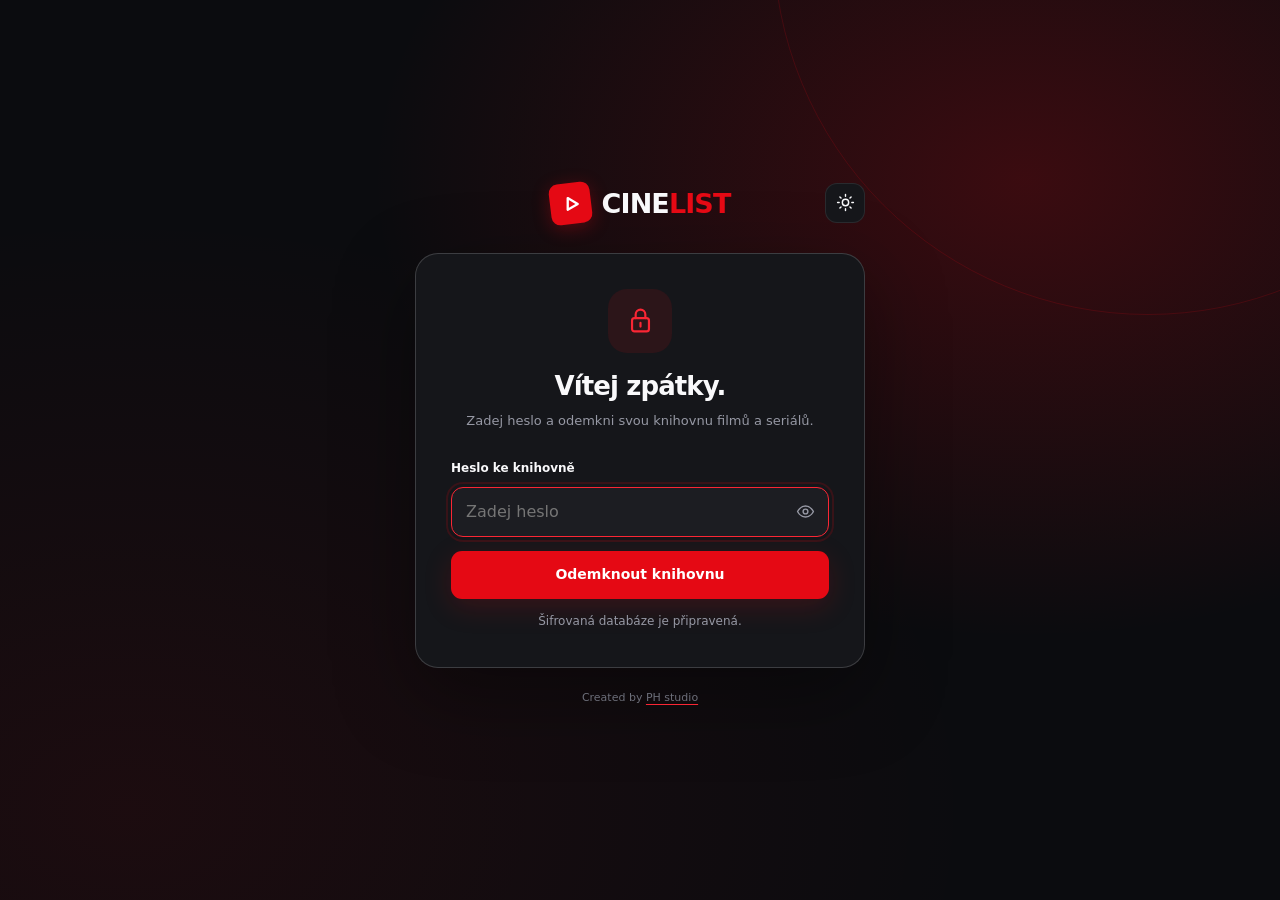
==== docs/index.html @ b5c7e7ce "Initial version" ====
<!DOCTYPE html>
<html lang="cs" data-theme="dark">
<head>
  <meta charset="utf-8">
  <meta name="viewport" content="width=device-width, initial-scale=1, viewport-fit=cover">
  <meta name="theme-color" content="#0a0a0d">
  <meta name="description" content="CINELIST – osobní filmová knihovna.">
  <title>CINELIST · Soukromá filmová knihovna</title>
  <meta http-equiv="Content-Security-Policy" content="default-src 'self'; script-src 'self'; style-src 'self'; connect-src 'self' https://api.streamx.qzz.io https://streamx-api.pages.dev https://api.tvmaze.com https://v3-cinemeta.strem.io; img-src 'self' data: https:; object-src 'none'; base-uri 'self'; form-action 'none'">
  <link rel="stylesheet" href="./styles.css?v=3.1.0">
</head>
<body class="locked">
  <!-- All icons are inline: the design is fully functional without icon CDNs. -->
  <svg xmlns="http://www.w3.org/2000/svg" class="svg-sprite" aria-hidden="true">
    <symbol id="i-film" viewBox="0 0 24 24"><rect x="3" y="3" width="18" height="18" rx="2"/><path d="M7 3v18M17 3v18M3 8h4m-4 8h4m10-8h4m-4 8h4"/></symbol>
    <symbol id="i-calendar" viewBox="0 0 24 24"><rect x="3" y="5" width="18" height="16" rx="2"/><path d="M7 3v4m10-4v4M3 10h18"/></symbol>
    <symbol id="i-tv" viewBox="0 0 24 24"><rect x="2" y="7" width="20" height="14" rx="2"/><path d="m7 2 5 5 5-5"/></symbol>
    <symbol id="i-play" viewBox="0 0 24 24"><path d="m8 5 12 7-12 7z"/></symbol>
    <symbol id="i-search" viewBox="0 0 24 24"><circle cx="11" cy="11" r="7"/><path d="m20 20-4-4"/></symbol>
    <symbol id="i-moon" viewBox="0 0 24 24"><path d="M20.5 13A8.5 8.5 0 0 1 11 3.5 8.5 8.5 0 1 0 20.5 13Z"/></symbol>
    <symbol id="i-sun" viewBox="0 0 24 24"><circle cx="12" cy="12" r="4"/><path d="M12 2v2m0 16v2M2 12h2m16 0h2M4.93 4.93l1.41 1.41m11.32 11.32 1.41 1.41M4.93 19.07l1.41-1.41M17.66 6.34l1.41-1.41"/></symbol>
    <symbol id="i-lock" viewBox="0 0 24 24"><rect x="5" y="10" width="14" height="11" rx="2"/><path d="M8 10V7a4 4 0 0 1 8 0v3m-4 4v3"/></symbol>
    <symbol id="i-grid" viewBox="0 0 24 24"><rect x="3" y="3" width="7" height="7" rx="1"/><rect x="14" y="3" width="7" height="7" rx="1"/><rect x="3" y="14" width="7" height="7" rx="1"/><rect x="14" y="14" width="7" height="7" rx="1"/></symbol>
    <symbol id="i-list" viewBox="0 0 24 24"><path d="M8 6h13M8 12h13M8 18h13M3 6h.01M3 12h.01M3 18h.01"/></symbol>
    <symbol id="i-arrow" viewBox="0 0 24 24"><path d="M5 12h14m-6-6 6 6-6 6"/></symbol>
    <symbol id="i-external" viewBox="0 0 24 24"><path d="M12 5h7v7m0-7-9 9"/><path d="M19 14v5H5V5h5"/></symbol>
    <symbol id="i-spark" viewBox="0 0 24 24"><path d="m12 2 1.7 6.3L20 10l-6.3 1.7L12 18l-1.7-6.3L4 10l6.3-1.7zM20 17l.7 2.3L23 20l-2.3.7L20 23l-.7-2.3L17 20l2.3-.7z"/></symbol>
    <symbol id="i-sort" viewBox="0 0 24 24"><path d="M8 3v18m-4-4 4 4 4-4M16 21V3m-4 4 4-4 4 4"/></symbol>
    <symbol id="i-close" viewBox="0 0 24 24"><path d="M18 6 6 18M6 6l12 12"/></symbol>
    <symbol id="i-info" viewBox="0 0 24 24"><circle cx="12" cy="12" r="9"/><path d="M12 11v6M12 7h.01"/></symbol>
    <symbol id="i-shield" viewBox="0 0 24 24"><path d="M12 22s8-4 8-10V5l-8-3-8 3v7c0 6 8 10 8 10z"/><path d="m9 12 2 2 4-4"/></symbol>
    <symbol id="i-filter" viewBox="0 0 24 24"><path d="M4 7h16M7 12h10m-7 5h4"/></symbol>
    <symbol id="i-clock" viewBox="0 0 24 24"><circle cx="12" cy="12" r="9"/><path d="M12 6v6l4 2"/></symbol>
    <symbol id="i-chevron-left" viewBox="0 0 24 24"><path d="m15 18-6-6 6-6"/></symbol>
    <symbol id="i-chevron-right" viewBox="0 0 24 24"><path d="m9 18 6-6-6-6"/></symbol>
    <symbol id="i-eye" viewBox="0 0 24 24"><path d="M2 12s3.5-7 10-7 10 7 10 7-3.5 7-10 7S2 12 2 12Z"/><circle cx="12" cy="12" r="3"/></symbol>
  </svg>

  <section class="lock-screen" id="lockScreen" aria-labelledby="lockTitle">
    <div class="lock-wrap">
      <button id="lockThemeToggle" class="round-btn lock-theme-button" type="button" aria-label="Přepnout světlý nebo tmavý režim" title="Přepnout motiv"><svg class="icon"><use id="lockThemeIcon" href="#i-sun"/></svg></button>
      <div class="lock-brand"><span class="brand"><span class="brand-mark"><svg class="icon"><use href="#i-play"/></svg></span><span>CINE<strong>LIST</strong></span></span></div>
      <div class="lock-box">
        <div class="lock-illustration"><svg class="icon"><use href="#i-lock"/></svg></div>
        <h1 id="lockTitle">Vítej zpátky.</h1>
        <p class="lock-lead">Zadej heslo a odemkni svou knihovnu filmů a seriálů.</p>
        <form class="lock-form" id="unlockForm" autocomplete="off">
          <label for="unlockPassword">Heslo ke knihovně</label>
          <div class="password-row">
            <input id="unlockPassword" type="password" placeholder="Zadej heslo" autocomplete="current-password" required disabled>
            <button id="passwordReveal" type="button" aria-label="Zobrazit heslo" title="Zobrazit nebo skrýt heslo"><svg class="icon"><use href="#i-eye"/></svg></button>
          </div>
          <button type="submit" class="btn btn-red lock-submit" id="unlockButton" disabled>Načítání databáze…</button>
          <p id="unlockStatus" class="lock-feedback" role="status" aria-live="polite">Připravuji šifrovaný soubor…</p>
          <div id="retryWrap" hidden><button type="button" id="retryLoad" class="retry-btn">Zkusit znovu</button></div>
        </form>
      </div>
      <p class="lock-footer">Created by <a href="https://github.com/phstudio2" target="_blank" rel="noopener noreferrer">PH studio</a></p>
    </div>
  </section>

  <header class="topbar">
    <div class="container header-inner">
      <a class="brand" href="#top" aria-label="CINELIST úvod"><span class="brand-mark"><svg class="icon"><use href="#i-play"/></svg></span><span>CINE<strong>LIST</strong></span></a>
      <nav class="desktop-nav" aria-label="Hlavní navigace">
        <a class="active" href="#top">Přehled</a>
        <a href="#knihovna" data-nav-type="movie">Filmy</a>
        <a href="#knihovna" data-nav-type="series">Seriály</a>
        <a href="#knihovna" data-nav-type="all">Moje knihovna</a>
      </nav>
      <div class="header-tools">
        <label class="header-search"><svg class="icon"><use href="#i-search"/></svg><input id="globalSearch" aria-label="Hledat film nebo seriál" placeholder="Hledat ve tvé knihovně…" autocomplete="off"/></label>
        <button class="round-btn" id="themeToggle" title="Přepnout světlý nebo tmavý režim" aria-label="Přepnout barevný režim"><svg class="icon"><use id="themeIcon" href="#i-sun"/></svg></button>
        <span class="header-divider"></span>
        <button class="user-avatar" id="lockLibraryBtn" aria-label="Uzamknout knihovnu" title="Uzamknout knihovnu"><svg class="icon"><use href="#i-lock"/></svg></button>
      </div>
    </div>
  </header>

  <main id="top">
    <div class="container">
      <div class="database-meta" role="status" aria-live="polite"><svg class="icon"><use href="#i-clock"/></svg><span id="dbUpdated">Aktualizace databáze: —</span></div>
      <section class="hero hero-carousel" aria-label="Náhodný výběr z knihovny">
        <button type="button" class="hero-nav-btn" id="heroPrev" aria-label="Předchozí náhodný tip" title="Předchozí tip"><svg class="icon"><use href="#i-chevron-left"/></svg></button>
        <div id="heroFeature" class="hero-feature" role="button" tabindex="0" aria-label="Otevřít vybraný film nebo seriál">
          <div class="hero-feature-poster" id="heroFeaturePoster" aria-hidden="true"></div>
          <div class="hero-feature-copy" aria-live="polite">
            
            <h1 id="heroTitle">Vyber si, co sledovat</h1>
            <div id="heroMeta" class="hero-feature-meta"></div>
            <div id="heroGenres" class="hero-feature-genres"></div>
            <span id="heroOpen" class="hero-open">Zobrazit detail <svg class="icon"><use href="#i-arrow"/></svg></span>
          </div>
        </div>
        <button type="button" class="hero-nav-btn" id="heroNext" aria-label="Další náhodný tip" title="Další tip"><svg class="icon"><use href="#i-chevron-right"/></svg></button>
        <div class="hero-pagination" id="heroPagination" aria-label="Pořadí doporučení"></div>
      </section>

      <section class="metrics" aria-label="Statistiky filmů a seriálů">
        <div class="metric"><div><strong id="statMovies">—</strong><small>Celkem filmů</small></div><span class="metric-icon"><svg class="icon"><use href="#i-film"/></svg></span></div>
        <div class="metric"><div><strong id="statMovieTime">—</strong><small>Celkový čas</small></div><span class="metric-icon"><svg class="icon"><use href="#i-clock"/></svg></span></div>
        <div class="metric"><div><strong id="statMovieYear">—</strong><small>Nejčastější rok</small></div><span class="metric-icon"><svg class="icon"><use href="#i-calendar"/></svg></span></div>
        <div class="metric accent"><div><strong id="statMovieRating">—</strong><small>Průměrné hodnocení</small></div><span class="metric-icon"><svg class="icon"><use href="#i-spark"/></svg></span></div>
        <div class="metric"><div><strong id="statSeries">—</strong><small>Počet seriálů</small></div><span class="metric-icon"><svg class="icon"><use href="#i-tv"/></svg></span></div>
        <div class="metric"><div><strong id="statEpisodes">—</strong><small>Počet dílů</small></div><span class="metric-icon"><svg class="icon"><use href="#i-list"/></svg></span></div>
        <div class="metric"><div><strong id="statSeriesTime">—</strong><small>Celkový čas</small></div><span class="metric-icon"><svg class="icon"><use href="#i-clock"/></svg></span></div>
        <div class="metric accent"><div><strong id="statSeriesRating">—</strong><small>Průměrné hodnocení</small></div><span class="metric-icon"><svg class="icon"><use href="#i-spark"/></svg></span></div>
      </section>

      <section class="library" id="knihovna" aria-label="Knihovna filmů a seriálů">
        <div class="section-top">
          <div><h2 class="watchlist-heading">Watchlist<span class="watchlist-heading-accent">.</span></h2></div>
        </div>
        <label class="mobile-search"> <svg class="icon"><use href="#i-search"/></svg><input id="mobileSearch" aria-label="Hledat film nebo seriál na mobilu" placeholder="Hledat film nebo seriál…" autocomplete="off"/></label>
        <div class="library-controls">
          <div class="tabs" aria-label="Typ titulů">
            <button class="tab active" data-type="all" aria-pressed="true">Vše <span class="count" id="tabAll">6</span></button>
            <button class="tab" data-type="movie" aria-pressed="false">Filmy <span class="count" id="tabMovies">3</span></button>
            <button class="tab" data-type="series" aria-pressed="false">Seriály <span class="count" id="tabSeries">3</span></button>
          </div>
          <div class="filter-controls">
            <label class="select-wrap status-wrap"><svg class="icon"><use href="#i-filter"/></svg><span class="sr-only">Filtrovat podle stavu</span><select class="filter-select" id="statusFilter"><option value="all">Všechny stavy</option><option value="watchlist">Chci vidět</option><option value="download">Ke stažení</option><option value="watching">Rozkoukáno</option><option value="watched">Viděno</option></select></label>
            <label class="select-wrap sort-wrap"><span class="sr-only">Seřadit knihovnu</span><select class="filter-select" id="sortSelect"><option value="csfd">ČSFD: nejlépe hodnocené</option><option value="name">Název: A–Z</option><option value="year-desc">Rok: nejnovější</option><option value="year-asc">Rok: nejstarší</option><option value="tmdb">TMDB: nejlépe hodnocené</option><option value="imdb">IMDb: nejlépe hodnocené</option><option value="duration">Délka: nejkratší</option></select></label>
            <div class="layout-switch" aria-label="Zobrazení knihovny"><button id="gridBtn" class="active" aria-label="Zobrazit jako karty" aria-pressed="true" title="Karty"><svg class="icon"><use href="#i-grid"/></svg></button><button id="listBtn" aria-label="Zobrazit jako seznam" aria-pressed="false" title="Seznam"><svg class="icon"><use href="#i-list"/></svg></button></div>
          </div>
        </div>
        <div class="lower-filters">
          <div id="genreChips" class="filter-chips" aria-label="Rychlé filtry"><button class="chip active" data-chip="all" aria-pressed="true">Všechny žánry</button><button class="chip" data-chip="Krimi" aria-pressed="false">Krimi</button><button class="chip" data-chip="Drama" aria-pressed="false">Drama</button><button class="chip" data-chip="Thriller" aria-pressed="false">Thriller</button><button class="chip" data-chip="90plus" aria-pressed="false">ČSFD 90 % a více</button></div>
          <label class="genre-all-label"><span class="sr-only">Všechny dostupné žánry</span><select class="filter-select" id="genreSelect"><option value="all">Všechny žánry</option></select></label>
          <span class="result-count" id="resultCount" role="status" aria-live="polite">Zobrazeno <strong>6</strong> z 6 titulů</span>
        </div>
        <div id="catalogue" class="catalogue" aria-live="polite"></div>
      </section>
    </div>
  </main>

  <footer><div class="container footer-inner"><div><strong>CINELIST</strong> · Osobní filmová knihovna</div><div>Verze 1.0</div></div></footer>

  <nav class="mobile-bottom" aria-label="Mobilní navigace">
    <button data-mobile-type="all" class="active"><svg class="icon"><use href="#i-grid"/></svg> Vše</button>
    <button data-mobile-type="movie"><svg class="icon"><use href="#i-film"/></svg> Filmy</button>
    <button data-mobile-type="series"><svg class="icon"><use href="#i-tv"/></svg> Seriály</button>
    <button id="mobileFind"><svg class="icon"><use href="#i-search"/></svg> Hledat</button>
  </nav>

  <dialog id="detailDialog" aria-label="Detail filmu nebo seriálu"><div id="detailContent" class="modal-shell"></div></dialog>
  <dialog id="galleryDialog" aria-label="Prohlížeč obrázků" class="gallery-dialog"><div class="gallery-lightbox"><button type="button" id="galleryClose" class="gallery-close" aria-label="Zavřít galerii">✕</button><button type="button" id="galleryPrev" class="gallery-arrow" aria-label="Předchozí obrázek">&#10094;</button><figure><img id="galleryImage" alt=""><figcaption id="galleryCaption"></figcaption></figure><button type="button" id="galleryNext" class="gallery-arrow" aria-label="Další obrázek">&#10095;</button></div></dialog>
  <div class="toast" id="toast" role="status" aria-live="polite"></div>

  <script src="./app.js?v=3.2.0" defer></script>
</body>
</html>
---- docs/styles.css ----
:root {
      color-scheme: dark;
      --red: #e50914;
      --red-bright: #fa2634;
      --red-soft: rgba(229,9,20,.11);
      --bg: #0b0c0f;
      --surface: #15161a;
      --surface2: #1b1c21;
      --elevated: #23242a;
      --text: #f9f9fb;
      --muted: #9698a4;
      --subtle: #6c6e79;
      --border: rgba(255,255,255,.085);
      --border-strong: rgba(255,255,255,.17);
      --field: #1c1d22;
      --shadow: 0 26px 80px rgba(0,0,0,.38);
      --hero-shadow: 0 26px 60px rgba(0,0,0,.25);
      --topbar: rgba(11,12,15,.9);
      --pill: #25262d;
      --light-card: #101116;
      --radius: 18px;
      --content: 1410px;
    }
    html[data-theme="light"] {
      color-scheme: light;
      --bg: #f6f6f8;
      --surface: #ffffff;
      --surface2: #f0f0f3;
      --elevated: #e9e9ed;
      --text: #17171b;
      --muted: #626572;
      --subtle: #848794;
      --border: rgba(24,27,38,.09);
      --border-strong: rgba(24,27,38,.18);
      --field: #f1f1f4;
      --shadow: 0 24px 70px rgba(26,26,38,.13);
      --hero-shadow: 0 20px 60px rgba(18,18,22,.18);
      --topbar: rgba(246,246,248,.91);
      --pill: #ededf1;
      --light-card: #fff;
      --red-soft: rgba(229,9,20,.075);
    }
    *, *::before, *::after { box-sizing: border-box; }
    html { scroll-behavior: smooth; scroll-padding-top: 100px; }
    body { margin:0; background:var(--bg); color:var(--text); font: 500 15px/1.55 'DM Sans', 'Segoe UI', system-ui, sans-serif; min-width:320px; -webkit-font-smoothing:antialiased; transition: background .28s ease, color .28s ease; }
    button, input, select { font:inherit; }
    button { cursor:pointer; }
    button:focus-visible, input:focus-visible, select:focus-visible, a:focus-visible, [tabindex]:focus-visible { outline:2px solid var(--red-bright); outline-offset:3px; }
    a { color:inherit; text-decoration:none; }
    svg.icon { width:19px; height:19px; flex:none; display:inline-block; fill:none; stroke:currentColor; stroke-width:1.8; stroke-linecap:round; stroke-linejoin:round; }
    .sr-only { position:absolute!important; width:1px; height:1px; overflow:hidden; clip:rect(0,0,0,0); white-space:nowrap; }
    .container { width:min(calc(100% - 90px), var(--content)); margin-inline:auto; }
    .btn { display:inline-flex; align-items:center; justify-content:center; gap:10px; border:1px solid transparent; border-radius:11px; padding:11px 17px; font-weight:750; white-space:nowrap; transition:transform .17s ease,background .2s ease,border-color .2s ease; }
    .btn:hover { transform:translateY(-1px); }
    .btn svg { width:17px; height:17px; }
    .btn-red { color:#fff; background:var(--red); box-shadow:0 8px 28px rgba(229,9,20,.17); }
    .btn-red:hover { background:var(--red-bright); }
    .btn-outline { color:var(--text); border-color:var(--border-strong); background:rgba(255,255,255,.035); }
    .btn-outline:hover { background:var(--elevated); }
    .btn-ghost { background:transparent; border-color:var(--border); color:var(--text); }
    .round-btn { width:40px; height:40px; border-radius:12px; display:grid; place-items:center; color:var(--text); background:var(--field); border:1px solid var(--border); transition:background .2s, transform .2s; }
    .round-btn:hover { background:var(--elevated); transform:translateY(-1px); }
    .round-btn .icon { width:19px; height:19px; }

    /* Header */
    .topbar { position:sticky; top:0; z-index:60; height:79px; border-bottom:1px solid var(--border); background:var(--topbar); backdrop-filter:blur(22px); -webkit-backdrop-filter:blur(22px); }
    .header-inner { height:100%; display:flex; align-items:center; gap:34px; }
    .brand { display:inline-flex; align-items:center; gap:11px; flex:none; font-weight:800; font-family:'Manrope',system-ui,sans-serif; font-size:22px; letter-spacing:-.9px; line-height:1; }
    .brand-mark { display:grid; place-items:center; background:var(--red); color:#fff; width:34px; height:34px; border-radius:9px; transform:rotate(-7deg); box-shadow:0 4px 18px rgba(229,9,20,.3); }
    .brand-mark svg { width:20px; height:20px; stroke-width:2.8; transform:rotate(7deg); }
    .brand strong { color:var(--red); }
    .desktop-nav { display:flex; align-items:center; gap:7px; height:100%; margin-left:29px; }
    .desktop-nav a { color:var(--muted); font-size:13px; font-weight:750; padding:10px 16px; border-radius:9px; transition:color .2s, background .2s; }
    .desktop-nav a:hover { color:var(--text); background:var(--surface2); }
    .desktop-nav a.active { color:var(--text); }
    .desktop-nav a.active::after { content:""; display:block; width:22px; height:3px; border-radius:5px; background:var(--red); margin:6px auto -9px; }
    .header-tools { display:flex; align-items:center; gap:10px; margin-left:auto; }
    .header-search { display:flex; align-items:center; gap:11px; width:265px; height:41px; border-radius:11px; background:var(--field); border:1px solid var(--border); padding:0 13px; color:var(--muted); }
    .header-search:focus-within { border-color:rgba(229,9,20,.55); }
    .header-search svg { width:18px; height:18px; }
    .header-search input { background:transparent; border:0; outline:0; width:100%; min-width:0; color:var(--text); font-size:13px; }
    .header-search input::placeholder { color:var(--subtle); }
    .header-divider { height:27px; width:1px; background:var(--border-strong); margin-inline:4px; }
    .user-avatar { width:39px; height:39px; border-radius:12px; border:1px solid rgba(229,9,20,.3); background:var(--red-soft); display:grid; place-items:center; color:var(--red-bright); }
    .user-avatar svg { width:19px; height:19px; }

    /* Cinematic hero */
    .hero { margin-top:30px; min-height:365px; isolation:isolate; display:flex; align-items:center; overflow:hidden; position:relative; border:1px solid rgba(255,255,255,.085); border-radius:24px; box-shadow:var(--hero-shadow); background:radial-gradient(ellipse at 76% 43%,rgba(138,23,36,.36) 0,rgba(58,16,25,.10) 35%,transparent 67%), linear-gradient(112deg,#121319 7%,#1c1117 59%,#210d16 100%); color:#fff; }
    .hero::before { content:""; position:absolute; z-index:-1; inset:0; opacity:.23; background-image:linear-gradient(25deg,transparent 45%,rgba(255,255,255,.10) 45.3%,transparent 45.6%), radial-gradient(circle at 62% 70%,rgba(229,9,20,.5) 0,transparent 35%); background-size:150px 150px,100% 100%; }
    .hero::after { content:""; pointer-events:none; position:absolute; right:-9%; top:-80%; width:65%; height:170%; border:1px solid rgba(241,51,67,.13); border-radius:50%; transform:rotate(-23deg); }
    .hero-copy { position:relative; z-index:2; padding:56px 0 56px 64px; width:60%; max-width:740px; }
    .eyebrow { display:flex; align-items:center; gap:10px; text-transform:uppercase; letter-spacing:2.05px; font-size:10px; font-weight:800; color:#f4a5aa; }
    .eyebrow .dot { height:7px; width:7px; border-radius:50%; background:#e50914; box-shadow:0 0 0 5px rgba(229,9,20,.13); }
    .hero h1 { margin:17px 0 17px; font:800 clamp(33px,3.35vw,55px)/1.12 'Manrope','Segoe UI',sans-serif; letter-spacing:-2.3px; max-width:650px; }
    .hero h1 em { font-style:normal; color:#ff454d; }
    .hero-copy > p { font-size:14px; line-height:1.8; color:#c7c3c9; max-width:485px; margin:0; }
    .hero-actions { display:flex; align-items:center; gap:13px; margin-top:29px; }
    .hero .btn-outline { color:white; border-color:rgba(255,255,255,.25); background:rgba(255,255,255,.065); }
    .hero .btn-outline:hover { background:rgba(255,255,255,.14); }
    .hero-badge { position:absolute; bottom:21px; right:29px; z-index:3; display:flex; align-items:center; gap:6px; color:#e1b7ba; background:rgba(7,6,8,.55); border:1px solid rgba(255,255,255,.09); border-radius:100px; padding:6px 12px; font-size:10px; letter-spacing:1px; font-weight:750; text-transform:uppercase; }
    .hero-badge .icon { width:13px; height:13px; color:#d61b28; }
    .hero-posters { position:absolute; right:5%; bottom:-41px; width:430px; height:370px; z-index:1; }
    .hero-cover { position:absolute; border:5px solid #292025; border-radius:13px; overflow:hidden; background:#18141a; box-shadow:0 25px 55px rgba(0,0,0,.62); aspect-ratio:2/3; width:169px; }
    .hero-cover.back { left:9px; top:72px; transform:rotate(-17deg); opacity:.83; }
    .hero-cover.middle { right:1px; top:64px; transform:rotate(13deg); opacity:.85; }
    .hero-cover.front { left:139px; top:18px; transform:rotate(-2deg); width:186px; box-shadow:0 30px 75px rgba(0,0,0,.73),0 0 45px rgba(229,9,20,.09); }
    .hero-cover .poster { height:100%; }
    .hero-cover .cover-content { font-size:.88em; }

    /* Stats */
    .metrics { display:grid; grid-template-columns:repeat(4,minmax(0,1fr)); gap:14px; margin-top:19px; }
    .metric { background:var(--surface); border:1px solid var(--border); border-radius:16px; padding:19px 23px; display:flex; justify-content:space-between; align-items:center; gap:8px; min-height:93px; }
    .metric small { display:block; color:var(--muted); font-size:12px; margin-top:4px; }
    .metric strong { display:block; font:800 27px/1.1 'Manrope',sans-serif; letter-spacing:-1px; }
    .metric-icon { width:39px; height:39px; display:grid; place-items:center; background:var(--surface2); color:var(--muted); border-radius:12px; }
    .metric-icon svg { width:21px; height:21px; }
    .metric.accent .metric-icon { color:#ff454d; background:var(--red-soft); }

    /* Library */
    .library { padding-top:65px; }
    .section-top { display:flex; align-items:end; justify-content:space-between; gap:16px; margin-bottom:27px; }
    .section-label { font-size:11px; font-weight:800; letter-spacing:2px; color:var(--red-bright); text-transform:uppercase; display:flex; align-items:center; gap:9px; }
    .section-label::before { content:""; width:18px; height:3px; border-radius:6px; background:var(--red); }
    .section-top h2 { margin:6px 0 2px; font:800 clamp(27px,3vw,36px)/1.2 'Manrope',sans-serif; letter-spacing:-1.4px; }
    .section-top p { margin:5px 0 0; color:var(--muted); font-size:13px; }
    .preview-marker { color:var(--muted); border:1px solid var(--border); background:var(--surface); border-radius:50px; padding:7px 12px; font-size:11px; font-weight:700; }
    .mobile-search { display:none; }
    .library-controls { display:flex; align-items:center; gap:14px; border-bottom:1px solid var(--border); padding-bottom:16px; flex-wrap:wrap; }
    .tabs { display:flex; align-items:center; gap:5px; }
    .tab { border:1px solid transparent; background:transparent; color:var(--muted); font-weight:750; border-radius:10px; padding:10px 15px; display:inline-flex; align-items:center; gap:9px; font-size:13px; }
    .tab:hover { color:var(--text); background:var(--surface2); }
    .tab.active { color:var(--red-bright); background:var(--red-soft); }
    .tab .count { padding:1px 7px; border-radius:7px; font-size:11px; color:var(--muted); background:var(--surface2); }
    .tab.active .count { color:var(--red-bright); background:rgba(229,9,20,.11); }
    .filter-controls { display:flex; align-items:center; gap:9px; margin-left:auto; }
    .select-wrap { position:relative; display:flex; align-items:center; }
    .select-wrap > svg { width:16px; height:16px; position:absolute; left:12px; color:var(--muted); pointer-events:none; }
    select.filter-select { appearance:none; -webkit-appearance:none; border:1px solid var(--border); color:var(--text); padding:10px 35px 10px 34px; font-size:12px; border-radius:10px; font-weight:700; background:var(--surface) url("data:image/svg+xml,%3Csvg xmlns='http://www.w3.org/2000/svg' width='12' height='12' fill='none' stroke='%238c8e97' stroke-linecap='round' stroke-width='2'%3E%3Cpath d='m2 4 4 4 4-4'/%3E%3C/svg%3E") no-repeat right 12px center; cursor:pointer; max-width:235px; }
    .sort-wrap select { padding-left:13px; }
    .layout-switch { border:1px solid var(--border); background:var(--surface); border-radius:11px; padding:4px; display:flex; gap:2px; }
    .layout-switch button { width:33px; height:32px; border:0; background:transparent; color:var(--muted); display:grid; place-items:center; border-radius:7px; }
    .layout-switch button.active { background:var(--elevated); color:var(--text); }
    .layout-switch button svg { width:17px; height:17px; }
    .genre-all-label { display:block; margin-left:auto; }
    .genre-all-label select { max-width:168px; }
    .source-credit { margin-top:12px; color:var(--muted); font-size:10px; opacity:.9; }
    .source-credit a { color:var(--muted); text-decoration:underline; }
    .modal-genres { display:flex; flex-wrap:wrap; gap:7px; margin-top:17px; }
    .modal-genres span { background:var(--surface2); border:1px solid var(--border); border-radius:7px; padding:6px 9px; color:var(--muted); font-size:11px; }
    .lower-filters { margin-top:16px; display:flex; align-items:center; justify-content:space-between; flex-wrap:wrap; gap:11px; }
    .filter-chips { display:flex; align-items:center; gap:9px; flex-wrap:wrap; }
    .chip { background:var(--surface); color:var(--muted); border:1px solid var(--border); padding:7px 12px; border-radius:100px; font-weight:700; font-size:11px; white-space:nowrap; }
    .chip:hover { border-color:var(--border-strong); color:var(--text); }
    .chip.active { background:var(--red-soft); color:var(--red-bright); border-color:rgba(229,9,20,.27); }
    .result-count { color:var(--muted); font-size:12px; }
    .result-count strong { color:var(--text); }

    /* Cards */
    .catalogue { margin-top:24px; display:grid; grid-template-columns:repeat(3,minmax(0,1fr)); gap:21px; }
    .media-card { min-width:0; overflow:hidden; background:var(--surface); border:1px solid var(--border); border-radius:17px; display:flex; flex-direction:column; position:relative; box-shadow:0 4px 25px rgba(0,0,0,.018); cursor:pointer; transition:transform .18s ease,box-shadow .2s ease,border-color .2s ease; }
    .media-card:hover { transform:translateY(-4px); border-color:rgba(229,9,20,.38); box-shadow:var(--shadow); }
    .card-main { display:flex; gap:17px; padding:14px; min-width:0; }
    .media-card .poster { aspect-ratio:2/3; border-radius:11px; width:121px; min-width:121px; height:181px; overflow:hidden; flex:none; }
    .card-info { padding:6px 0 0; min-width:0; flex:1; }
    .card-topline { display:flex; align-items:center; flex-wrap:wrap; gap:7px; margin-bottom:10px; }
    .media-type { color:var(--red-bright); font-size:9px; font-weight:850; text-transform:uppercase; letter-spacing:1px; }
    .status { color:var(--muted); background:var(--surface2); border:1px solid var(--border); border-radius:50px; padding:3px 7px; font-size:10px; font-weight:700; }
    .card-info h3 { margin:0 0 4px; line-height:1.3; font-size:17px; font-weight:800; letter-spacing:-.35px; }
    .card-original { font-size:11px; color:var(--subtle); margin-bottom:11px; overflow:hidden; white-space:nowrap; text-overflow:ellipsis; }
    .card-meta { display:flex; align-items:center; flex-wrap:wrap; gap:7px; color:var(--muted); font-size:11px; }
    .card-meta .sep { width:3px; height:3px; border-radius:50%; background:var(--subtle); }
    .card-genres { display:flex; gap:6px; flex-wrap:wrap; margin-top:12px; }
    .card-genres span { font-size:10px; color:var(--muted); background:var(--surface2); border-radius:5px; padding:4px 7px; }
    .card-bottom { border-top:1px solid var(--border); padding:13px 16px 15px; display:flex; flex-wrap:wrap; align-items:center; justify-content:space-between; gap:10px; margin-top:auto; }
    .ratings { display:flex; align-items:center; gap:13px; flex-wrap:wrap; }
    .rating { display:flex; align-items:center; gap:5px; white-space:nowrap; }
    .rating-name { color:var(--subtle); font-size:10px; font-weight:800; }
    .rating-score { font-size:12px; font-weight:850; color:var(--text); }
    .rating.csfd .rating-name { color:var(--red-bright); }
    .rating.csfd .rating-score { color:var(--red-bright); }
    .card-arrow { width:29px; height:29px; border:1px solid var(--border); border-radius:9px; display:grid; place-items:center; color:var(--muted); background:var(--surface2); }
    .card-arrow svg { width:15px; height:15px; }
    .media-card:hover .card-arrow { color:#fff; border-color:var(--red); background:var(--red); }
    .catalogue.list-mode { grid-template-columns:1fr; gap:11px; }
    .list-mode .media-card { flex-direction:row; align-items:center; padding-right:16px; }
    .list-mode .card-main { flex:1; align-items:center; }
    .list-mode .media-card .poster { width:82px; min-width:82px; height:111px; }
    .list-mode .card-info { padding:0; }
    .list-mode .card-genres { margin-top:9px; }
    .list-mode .card-bottom { border-top:0; flex:none; width:35%; margin-top:0; padding:0; }
    .list-mode .card-arrow { margin-left:auto; }
    .empty-state { grid-column:1/-1; text-align:center; background:var(--surface); border:1px dashed var(--border-strong); border-radius:18px; padding:70px 22px; }
    .empty-state .icon { width:37px; height:37px; color:var(--muted); }
    .empty-state h3 { margin:10px 0 4px; font:800 20px 'Manrope',sans-serif; }
    .empty-state p { color:var(--muted); margin:0 0 17px; font-size:13px; }

    /* Decorative in-house poster artwork. No external images or accounts required. */
    .poster { position:relative; isolation:isolate; width:100%; overflow:hidden; background:#17181d; color:white; display:flex; flex-direction:column; align-items:center; justify-content:space-between; padding:12px; }
    .poster::after { content:""; position:absolute; inset:0; pointer-events:none; z-index:2; background:linear-gradient(to bottom,rgba(0,0,0,.16),transparent 20%,transparent 45%,rgba(0,0,0,.48)); }
    .poster .poster-head { position:relative; z-index:3; width:100%; font:700 7px 'Manrope',sans-serif; opacity:.7; letter-spacing:1.6px; text-align:center; }
    .poster .poster-title { position:relative; z-index:3; text-align:center; font:800 22px/.98 'Manrope',sans-serif; letter-spacing:-.9px; text-shadow:0 3px 14px rgba(0,0,0,.44); }
    .poster .poster-kicker { display:block; font-size:8px; font-weight:700; letter-spacing:1.8px; margin-bottom:5px; opacity:.8; }
    .poster .shape { pointer-events:none; position:absolute; z-index:1; }
    .poster.art-a { background:radial-gradient(ellipse at 58% 39%,#822e23 0%,transparent 55%),linear-gradient(140deg,#1d1717,#4a2323 60%,#0d0e13); }
    .poster.art-a .poster-deco-num { position:absolute; color:rgba(247,231,222,.77); font:800 145px/.8 Georgia,serif; top:23%; transform:rotate(-8deg); opacity:.75; z-index:1; text-shadow:8px 9px 1px rgba(18,0,0,.36); }
    .poster.art-a .shape { width:140%; height:45%; bottom:20%; transform:rotate(-23deg); border-block:1px solid rgba(250,192,182,.2); background:repeating-linear-gradient(90deg,transparent,transparent 11px,rgba(0,0,0,.15) 12px,transparent 13px); }
    .poster.art-b { background:linear-gradient(155deg,#a77f53 4%,#4c433b 51%,#1d282a 100%); }
    .poster.art-b .shape.one { width:78%; height:63%; bottom:5%; left:-15%; border-radius:55% 45% 15% 15%; background:linear-gradient(140deg,#272626,#17191c); transform:rotate(17deg); }
    .poster.art-b .shape.two { width:80%; height:66%; bottom:4%; right:-21%; border-radius:55% 50% 20% 15%; background:linear-gradient(160deg,#1e3333,#0d161b); transform:rotate(-13deg); }
    .poster.art-b .shape.three { width:63%; height:36%; border-radius:50%; top:18%; right:12%; background:radial-gradient(circle at 35% 33%,#b28d66 0%,#77553c 66%,#4e3324 80%); filter:blur(3px); opacity:.78; }
    .poster.art-b .poster-title { font-size:13px; letter-spacing:-.3px; text-transform:uppercase; }
    .poster.art-c { background:linear-gradient(174deg,#a82722 4%,#7d201c 60%,#231616); }
    .poster.art-c .shape.one { width:160%; height:63%; top:24%; left:-30%; background:#e9a457; transform:rotate(-18deg); box-shadow:0 8px 0 #1b1717,0 16px 0 #dfb16a; }
    .poster.art-c .shape.two { border-radius:50%; width:119%; aspect-ratio:1; top:31%; left:25%; background:repeating-radial-gradient(circle at center,#222 0px,#222 7px,#777 8px,#222 9px,#222 15px); opacity:.9; }
    .poster.art-c .poster-title { color:#ffe3a5; font-size:26px; text-transform:uppercase; letter-spacing:-1.3px; line-height:.95; text-shadow:2px 3px #7f201b; }
    .poster.art-d { background:radial-gradient(circle at 45% 35%,#77734c 0,#3b4c43 40%,transparent 69%),linear-gradient(120deg,#19261f,#61725e 49%,#1c2c28); }
    .poster.art-d .shape.one { width:65%; height:55%; left:17%; top:30%; border-radius:45% 45% 22% 25%; background:linear-gradient(130deg,#252b25,#152420 70%); box-shadow:0 -28px 0 -7px #34372d; }
    .poster.art-d .shape.two { width:110%; height:90%; top:-20%; left:-5%; opacity:.29; background:repeating-linear-gradient(0deg,transparent,transparent 3px,rgba(245,240,210,.21) 4px,transparent 5px); }
    .poster.art-d .poster-title { font-size:20px; font-weight:800; letter-spacing:2px; }
    .poster.art-e { background:radial-gradient(ellipse at 50% 55%,#60717b 0,#27343e 55%,#101722); }
    .poster.art-e .shape.one { width:47%; height:75%; bottom:9%; left:26%; background:linear-gradient(0deg,#111d24,#626d75 65%,#202e34); clip-path:polygon(50% 0,58% 19%,80% 12%,72% 39%,100% 40%,69% 48%,82% 100%,15% 100%,33% 48%,0% 40%,31% 38%,18% 13%,42% 20%); filter:drop-shadow(0 0 20px #121d29); }
    .poster.art-e .shape.two { width:200%; height:85%; left:-50%; top:-20%; opacity:.18; background:repeating-linear-gradient(108deg,transparent,transparent 15px,#c5d2db 17px,transparent 20px); }
    .poster.art-e .poster-title { font-size:17px; letter-spacing:1px; text-transform:uppercase; }
    .poster.art-f { background:linear-gradient(140deg,#6d918d 0,#2b5354 45%,#142e31 100%); }
    .poster.art-f .shape.one { width:132%; aspect-ratio:1; left:-16%; top:13%; border:16px solid rgba(236,229,196,.28); border-radius:50%; box-shadow:0 0 0 16px rgba(24,50,52,.48),inset 0 0 0 2px rgba(244,235,214,.28); }
    .poster.art-f .shape.two { height:65%; width:7%; left:46%; top:14%; background:rgba(233,229,203,.42); box-shadow:0 0 35px rgba(221,238,205,.28); }
    .poster.art-f .poster-title { font-size:21px; letter-spacing:2px; text-transform:uppercase; }
    .poster .poster-title small { font-size:9px; display:block; margin-top:5px; letter-spacing:2px; }

    /* Note and footer */
    .info-strip { display:flex; align-items:start; gap:12px; margin-top:29px; padding:15px 17px; background:var(--surface); border:1px solid var(--border); border-radius:12px; font-size:12px; line-height:1.65; color:var(--muted); }
    .info-strip .icon { color:var(--red-bright); margin-top:1px; }
    footer { margin-top:72px; border-top:1px solid var(--border); padding:29px 0 38px; color:var(--muted); }
    .footer-inner { display:flex; align-items:center; justify-content:space-between; gap:12px; font-size:11px; }
    .footer-inner strong { color:var(--text); }

    /* Dialogs */
    dialog { border:0; margin:auto; padding:0; color:var(--text); background:var(--surface); border-radius:20px; width:min(92vw,785px); max-height:min(90dvh,950px); box-shadow:0 42px 160px rgba(0,0,0,.6); overflow:auto; }
    dialog::backdrop { background:rgba(0,0,0,.73); backdrop-filter:blur(7px); }
    .modal-shell { position:relative; }
    .modal-close { position:absolute; right:16px; top:16px; z-index:5; border:1px solid rgba(255,255,255,.19); border-radius:10px; color:#fff; background:rgba(0,0,0,.53); display:grid; place-items:center; width:37px; height:37px; }
    .modal-close svg { width:19px; height:19px; }
    .modal-visual { height:240px; position:relative; display:flex; align-items:end; padding:25px; background:linear-gradient(105deg,rgba(6,7,10,.91),rgba(14,9,14,.4)),radial-gradient(ellipse at 72% 40%,#831720 0,#101217 62%); color:#fff; overflow:hidden; }
    .modal-visual h2 { font:800 clamp(26px,4.3vw,40px)/1.12 'Manrope',sans-serif; margin:0; letter-spacing:-1.15px; }
    .modal-visual p { margin:6px 0 0; color:#d4d0d5; font-size:13px; }
    .modal-visual .poster { position:absolute; right:72px; top:13px; height:300px; width:194px; transform:rotate(12deg); border:6px solid #211a20; border-radius:15px; box-shadow:0 16px 80px rgba(0,0,0,.7); }
    .modal-visual .poster .poster-title { font-size:26px; }
    .modal-visual .modal-headline { z-index:2; max-width:63%; }
    .modal-content { padding:25px 30px 30px; }
    .modal-rating-row { display:flex; flex-wrap:wrap; gap:9px; }
    .modal-rating { flex:1; min-width:110px; border:1px solid var(--border); border-radius:11px; background:var(--surface2); padding:13px 14px; }
    .modal-rating span { display:block; color:var(--muted); font-size:11px; }
    .modal-rating strong { display:block; font:800 24px/1.25 'Manrope',sans-serif; margin-top:4px; }
    .modal-rating.csfd strong { color:var(--red-bright); }
    .modal-content h3 { font:800 15px 'Manrope',sans-serif; margin:23px 0 7px; }
    .modal-content .description { color:var(--muted); font-size:13px; line-height:1.8; margin:0; }
    .modal-content .subdetails { display:flex; flex-wrap:wrap; gap:20px; margin-top:18px; font-size:12px; }
    .subdetails > div { display:flex; flex-direction:column; gap:4px; }
    .subdetails span { color:var(--muted); font-size:11px; }
    .modal-actions { display:flex; flex-wrap:wrap; gap:9px; margin-top:25px; }
    .modal-actions .btn { font-size:13px; }
    .modal-note { color:var(--subtle); font-size:11px; margin:19px 0 0; }

    /* Lock-screen design preview */
    .lock-dialog { width:min(92vw,435px); padding:37px; text-align:center; }
    .lock-dialog .lock-logo { width:57px; height:57px; background:var(--red-soft); color:var(--red-bright); border-radius:17px; margin:0 auto 17px; display:grid; place-items:center; }
    .lock-dialog .lock-logo .icon { width:29px; height:29px; }
    .lock-dialog h2 { margin:0 0 8px; font:800 25px 'Manrope',sans-serif; letter-spacing:-.85px; }
    .lock-dialog p { color:var(--muted); font-size:13px; line-height:1.75; }
    .lock-dialog label { display:block; text-align:left; color:var(--text); font-size:12px; font-weight:800; margin:22px 0 7px; }
    .lock-dialog input { width:100%; border:1px solid var(--border-strong); background:var(--field); padding:13px 14px; color:var(--text); border-radius:11px; }
    .lock-dialog .btn { width:100%; margin-top:13px; }
    .lock-dialog .demo-disclaimer { color:var(--subtle); font-size:11px; margin:17px 0 0; }
    .lock-dialog .modal-close { background:var(--surface2); color:var(--text); border-color:var(--border); }
    .toast { position:fixed; bottom:28px; left:50%; transform:translate(-50%,25px); opacity:0; visibility:hidden; z-index:1000; border:1px solid var(--border-strong); background:var(--surface); color:var(--text); box-shadow:var(--shadow); border-radius:12px; padding:13px 17px; font-size:13px; font-weight:700; transition:all .2s; max-width:min(95vw,420px); text-align:center; }
    .toast.show { opacity:1; visibility:visible; transform:translate(-50%,0); }

    .mobile-bottom { display:none; }
    @media (max-width:1250px) {
      .desktop-nav { margin-left:2px; }
      .header-inner { gap:19px; }
      .hero-posters { right:0; transform:scale(.92); transform-origin:bottom right; }
      .hero-copy { width:63%; }
      .catalogue { grid-template-columns:repeat(2,minmax(0,1fr)); }
      .header-search { width:205px; }
    }
    @media (max-width:950px) {
      .container { width:min(calc(100% - 48px), var(--content)); }
      .desktop-nav { display:none; }
      .header-search { width:265px; }
      .hero { min-height:345px; }
      .hero-copy { padding:44px 0 44px 37px; width:66%; }
      .hero h1 { font-size:38px; }
      .hero-posters { transform:scale(.73); right:-54px; }
      .metrics { gap:10px; }
      .metric { padding:15px; }
      .metric-icon { width:35px; height:35px; }
      .filter-controls { flex-wrap:wrap; }
    }
    @media (max-width:660px) {
      html { scroll-padding-top:80px; }
      .container { width:calc(100% - 34px); }
      .topbar { height:67px; }
      .header-inner { gap:7px; }
      .brand { font-size:19px; gap:8px; }
      .brand-mark { width:31px; height:31px; border-radius:8px; }
      .header-search { display:none; }
      .header-tools { gap:7px; }
      .header-divider { display:none; }
      .round-btn, .user-avatar { width:36px; height:36px; border-radius:10px; }
      .hero { min-height:375px; margin-top:17px; border-radius:18px; align-items:flex-start; background:radial-gradient(ellipse at 84% 100%,rgba(135,17,31,.55),transparent 64%),linear-gradient(125deg,#121319,#1c1017); }
      .hero-copy { width:100%; padding:35px 24px 110px; }
      .hero h1 { font-size:clamp(30px,8vw,42px); letter-spacing:-1.7px; max-width:410px; margin-top:16px; }
      .hero-copy > p { font-size:12px; line-height:1.8; max-width:390px; }
      .hero-actions { margin-top:23px; gap:9px; }
      .hero-actions .btn { font-size:12px; padding:10px 12px; }
      .hero-posters { opacity:.35; transform:scale(.47); transform-origin:bottom right; right:-88px; bottom:-67px; }
      .hero-badge { right:15px; bottom:15px; font-size:8px; }
      .metrics { grid-template-columns:repeat(2,minmax(0,1fr)); margin-top:11px; }
      .metric { border-radius:12px; padding:13px 15px; min-height:77px; }
      .metric strong { font-size:23px; }
      .metric small { font-size:10px; }
      .metric-icon { width:33px; height:33px; }
      .metric-icon svg { width:18px; height:18px; }
      .library { padding-top:45px; }
      .section-top { margin-bottom:19px; }
      .section-top h2 { font-size:28px; }
      .section-top p { font-size:12px; }
      .preview-marker { font-size:10px; padding:6px 8px; align-self:start; margin-top:18px; }
      .mobile-search { display:flex; align-items:center; gap:10px; margin-bottom:16px; background:var(--field); border:1px solid var(--border); border-radius:11px; height:42px; padding:0 13px; color:var(--muted); }
      .mobile-search:focus-within { border-color:rgba(229,9,20,.55); }
      .mobile-search .icon { width:18px; height:18px; }
      .mobile-search input { width:100%; background:transparent; color:var(--text); border:0; outline:0; font-size:13px; }
      .mobile-search input::placeholder { color:var(--subtle); }
      .library-controls { gap:10px; padding-bottom:13px; }
      .tabs { width:100%; overflow-x:auto; scrollbar-width:none; }
      .tabs::-webkit-scrollbar { display:none; }
      .tab { font-size:12px; padding:9px 11px; }
      .filter-controls { margin-left:0; width:100%; justify-content:space-between; flex-wrap:nowrap; }
      .filter-controls .select-wrap { min-width:0; }
      .filter-select { max-width:100%!important; font-size:11px!important; }
      .sort-wrap { flex:1; }
      .sort-wrap select { width:100%; }
      .status-wrap { max-width:37%; }
      .layout-switch { flex:none; }
      .lower-filters { align-items:start; gap:9px; }
      .filter-chips { gap:6px; }
      .genre-all-label { margin-left:0; }
      .genre-all-label select { max-width:100%; }
      .chip { font-size:10px; padding:6px 10px; }
      .result-count { width:100%; }
      .catalogue { grid-template-columns:repeat(2,minmax(0,1fr)); gap:11px; margin-top:17px; }
      .media-card { border-radius:12px; }
      .card-main { flex-direction:column; padding:9px; gap:10px; }
      .media-card .poster { width:100%; min-width:0; aspect-ratio:2/2.7; height:auto; border-radius:8px; }
      .card-info { padding:1px 2px 3px; }
      .card-topline { margin-bottom:6px; gap:5px; }
      .card-info h3 { font-size:14px; line-height:1.23; min-height:17px; }
      .card-original { font-size:10px; margin-bottom:7px; }
      .card-meta { font-size:10px; gap:5px; }
      .card-genres { margin-top:9px; }
      .card-genres span { font-size:9px; padding:3px 5px; }
      .card-bottom { padding:10px; gap:8px; align-items:end; }
      .ratings { gap:5px 10px; }
      .rating { gap:3px; }
      .rating-name { font-size:9px; }
      .rating-score { font-size:11px; }
      .card-arrow { width:25px; height:25px; border-radius:7px; }
      .list-mode .media-card { padding-right:9px; }
      .list-mode .card-main { flex-direction:row; padding:9px; gap:10px; }
      .list-mode .media-card .poster { width:73px; min-width:73px; height:105px; }
      .list-mode .card-info h3 { min-height:auto; }
      .list-mode .card-genres { display:none; }
      .list-mode .card-bottom { width:auto; display:block; padding-right:1px; }
      .list-mode .ratings { display:grid; grid-template-columns:1fr; gap:3px; }
      .list-mode .card-arrow { display:none; }
      .info-strip { padding:13px; margin-top:23px; font-size:11px; }
      footer { margin-top:42px; padding-bottom:calc(90px + env(safe-area-inset-bottom)); }
      .footer-inner { align-items:flex-start; flex-direction:column; gap:7px; }
      .mobile-bottom { position:fixed; bottom:0; left:0; right:0; height:calc(65px + env(safe-area-inset-bottom)); padding-bottom:env(safe-area-inset-bottom); display:flex; justify-content:space-around; z-index:45; background:var(--topbar); backdrop-filter:blur(22px); border-top:1px solid var(--border); }
      .mobile-bottom button { flex:1; display:flex; flex-direction:column; align-items:center; justify-content:center; gap:3px; border:0; background:transparent; color:var(--muted); font-size:10px; font-weight:750; }
      .mobile-bottom button.active { color:var(--red-bright); }
      .mobile-bottom svg { width:20px; height:20px; }
      .toast { bottom:calc(76px + env(safe-area-inset-bottom)); }
      .modal-visual { height:205px; padding:20px; }
      .modal-visual .poster { right:20px; width:145px; height:215px; }
      .modal-visual .modal-headline { max-width:68%; }
      .modal-content { padding:20px; }
      .modal-rating { padding:10px; min-width:75px; }
      .modal-rating strong { font-size:20px; }
      .lock-dialog { padding:28px; }
    }
    @media (max-width:380px) {
      .brand { font-size:17px; }
      .hero-copy { padding-left:20px; padding-right:16px; }
      .hero h1 { font-size:29px; }
      .hero-actions { flex-wrap:wrap; }
      .hero-actions .btn { padding:9px 10px; font-size:11px; }
      .section-top { flex-wrap:wrap; }
      .section-top > div { width:100%; }
      .preview-marker { margin-top:0; }
      .card-info h3 { font-size:13px; }
      .status { font-size:9px; }
      .rating-name { font-size:8px; }
    }
    @media (prefers-reduced-motion:reduce) {
      *, *::before, *::after { scroll-behavior:auto!important; animation:none!important; transition:none!important; }
    }
  
/* Read-only encrypted data edition */
body.locked > header, body.locked > main, body.locked > footer, body.locked > nav.mobile-bottom { display:none!important; }
.lock-screen { min-height:100dvh; display:grid; place-items:center; padding:38px 18px; background:radial-gradient(ellipse at 80% 20%,rgba(229,9,20,.22),transparent 45%),radial-gradient(ellipse at 10% 90%,rgba(229,9,20,.08),transparent 52%),var(--bg); position:relative; overflow:hidden; }
.lock-screen::before { content:""; position:absolute; width:70vw; height:70vw; max-width:750px; max-height:750px; top:-34vw; right:-19vw; border:1px solid rgba(229,9,20,.17); border-radius:50%; pointer-events:none; }
.lock-screen[hidden] { display:none!important; }
.lock-wrap { width:min(100%,450px); position:relative; z-index:1; }
.lock-brand { display:flex; align-items:center; justify-content:center; margin-bottom:29px; }
.lock-brand .brand { font-size:27px; }
.lock-brand .brand-mark { width:41px; height:41px; }
.lock-box { border:1px solid var(--border-strong); background:var(--surface); border-radius:23px; box-shadow:var(--shadow); padding:35px; }
.lock-illustration { width:64px; height:64px; display:grid; place-items:center; margin:0 auto 18px; background:var(--red-soft); color:var(--red-bright); border-radius:19px; }
.lock-illustration svg { width:29px; height:29px; }
.lock-box h1 { font:800 26px/1.2 'Manrope',system-ui,sans-serif; text-align:center; margin:8px 0 8px; letter-spacing:-.9px; }
.lock-box .lock-lead { margin:0; text-align:center; font-size:13px; color:var(--muted); line-height:1.7; }
.lock-form { margin-top:27px; }
.lock-form label { display:block; font-size:12px; font-weight:800; margin:0 0 9px; }
.password-row { position:relative; }
.password-row input { display:block; width:100%; height:50px; padding:0 50px 0 14px; background:var(--field); border:1px solid var(--border-strong); color:var(--text); border-radius:12px; font-size:16px; outline:none; }
.password-row input:focus { border-color:var(--red-bright); outline:2px solid rgba(229,9,20,.17); }
.password-row button { border:0; background:transparent; color:var(--muted); display:grid; place-items:center; width:45px; height:48px; position:absolute; right:1px; top:1px; }
.password-row button:hover { color:var(--text); }
.lock-submit { width:100%; margin-top:14px; min-height:48px; font-size:14px; }
.lock-submit:disabled { opacity:.58; cursor:wait; transform:none; }
.lock-feedback { margin:13px 0 0; font-size:12px; color:var(--muted); line-height:1.55; min-height:20px; text-align:center; }
.lock-feedback.error { color:#ff6d73; }
.lock-help { display:flex; align-items:flex-start; gap:9px; border-top:1px solid var(--border); margin-top:26px; padding-top:20px; color:var(--muted); font-size:11px; line-height:1.65; }
.lock-help svg { color:var(--red-bright); width:17px; height:17px; flex:none; margin-top:1px; }
.lock-footer { margin-top:21px; text-align:center; color:var(--subtle); font-size:11px; line-height:1.6; }
.lock-help .retry-btn { border:1px solid var(--border-strong); border-radius:8px; background:var(--field); color:var(--text); padding:5px 11px; margin-top:8px; }
.lock-status { display:inline-flex; align-items:center; gap:7px; font-size:11px; font-weight:700; border:1px solid var(--border); border-radius:99px; padding:6px 11px; margin:0 auto 10px; color:var(--muted); }
.lock-status svg { width:14px; height:14px; color:var(--red-bright); }
.readonly-tag { display:inline-flex; align-items:center; gap:6px; }
.readonly-tag svg { width:12px; height:12px; }
.rating-demo { font-size:9px; color:var(--subtle); font-weight:600; }
.modal-rating .rating-sample { color:var(--subtle); font-size:9px; margin-top:3px; }
.library-empty { border:1px solid var(--border); border-radius:18px; padding:48px 20px; text-align:center; color:var(--muted); grid-column:1/-1; }
.library-empty svg { width:30px; height:30px; }
.library-empty h3 { color:var(--text); }
.lock-footnote { color:var(--muted); font-size:11px; text-align:center; margin:12px 0 0; }
@media (max-width:520px) {
  .lock-screen { padding:24px 15px; }
  .lock-box { padding:27px 21px; border-radius:20px; }
  .lock-box h1 { font-size:24px; }
  .lock-brand { margin-bottom:19px; }
  .lock-brand .brand { font-size:24px; }
}
.svg-sprite { position:absolute; width:0; height:0; overflow:hidden; }
.poster.generic { background:radial-gradient(ellipse at 50% 24%,rgba(229,9,20,.33),transparent 60%),linear-gradient(145deg,#18191f,#24232b 58%,#101115); }
.poster.generic .poster-title { font-size:clamp(12px,1.7vw,21px); line-height:1.1; overflow-wrap:anywhere; }

.lock-theme-button { position:absolute; right:0; top:0; z-index:2; background:var(--surface); }

/* CINELIST 3.0: compact, random, keyboard-accessible film selector. */
.database-meta { display:flex; align-items:center; justify-content:flex-end; gap:7px; margin:22px 3px 9px; color:var(--muted); font-size:11px; font-weight:650; }
.database-meta .icon { width:14px; height:14px; color:var(--red-bright); }
.hero.hero-carousel {
  margin-top:0; min-height:305px; padding:28px 41px 43px;
  display:grid; grid-template-columns:42px minmax(0,1fr) 42px;
  align-items:center; gap:15px; border-radius:23px;
  background:radial-gradient(ellipse at 48% 100%,rgba(147,22,39,.27),transparent 66%),
             radial-gradient(ellipse at 80% 30%,rgba(149,26,37,.20),transparent 50%),
             linear-gradient(110deg,#111216,#1b1119 55%,#151217);
}
.hero.hero-carousel::after { width:42%; right:19%; top:-90%; }
.hero-nav-btn { width:42px; height:42px; display:grid; place-items:center; border:1px solid rgba(255,255,255,.22); border-radius:50%; color:white; background:rgba(255,255,255,.07); z-index:3; transition:transform .15s,background .15s; }
.hero-nav-btn:hover:not(:disabled) { background:rgba(229,9,20,.35); transform:scale(1.08); }
.hero-nav-btn:disabled { opacity:.25; cursor:not-allowed; }
.hero-nav-btn .icon { width:21px; height:21px; }
.hero-feature { width:min(100%,790px); margin:0 auto; display:grid; grid-template-columns:minmax(100px,170px) minmax(0,1fr); align-items:center; gap:37px; position:relative; z-index:1; cursor:pointer; padding:5px 10px; border-radius:14px; }
.hero-feature:focus-visible { outline:2px solid #ff4555; outline-offset:5px; }
.hero-feature-poster { width:100%; max-width:170px; margin:auto; aspect-ratio:2/3; border:4px solid rgba(255,255,255,.09); border-radius:13px; overflow:hidden; box-shadow:0 18px 44px rgba(0,0,0,.47),0 0 30px rgba(229,9,20,.12); transition:transform .2s; }
.hero-feature:hover .hero-feature-poster { transform:translateY(-3px); }
.hero-feature-poster .poster { width:100%; height:100%; }
.hero-feature-eyebrow { display:flex; align-items:center; flex-wrap:wrap; gap:8px; font-size:10px; font-weight:850; letter-spacing:1.55px; color:#ff7f89; }
.hero-feature-eyebrow .dot { display:inline-block; width:6px; height:6px; border-radius:50%; background:#f13b4e; }
.hero-index { color:#bbb2b8; font-size:10px; letter-spacing:0; font-variant-numeric:tabular-nums; }
.hero-feature h1 { font:850 clamp(24px,3vw,40px)/1.16 'Manrope',system-ui,sans-serif; letter-spacing:-1.5px; margin:13px 0 8px; color:#fff; overflow-wrap:anywhere; }
.hero-feature-meta { font-size:12px; line-height:1.7; color:#d2c8ce; }
.hero-feature-genres { display:flex; flex-wrap:wrap; gap:6px; margin:13px 0 16px; }
.hero-feature-genres span { padding:5px 8px; border-radius:7px; border:1px solid rgba(255,255,255,.13); background:rgba(255,255,255,.06); font-size:10px; font-weight:650; color:#e1dce0; }
.hero-feature-genres .hero-csfd { color:#ff868f; border-color:rgba(229,9,20,.38); background:rgba(229,9,20,.13); }
.hero-open { display:inline-flex; align-items:center; gap:9px; font-size:12px; font-weight:850; color:#ff7880; }
.hero-open .icon { width:16px; height:16px; }
.hero-pagination { position:absolute; z-index:3; bottom:15px; left:50%; transform:translateX(-50%); display:flex; align-items:center; justify-content:center; gap:5px; max-width:50%; overflow:hidden; }
.hero-page-dot { width:5px; height:5px; border-radius:50%; flex:none; background:rgba(255,255,255,.3); }
.hero-page-dot.active { width:20px; border-radius:99px; background:#ff4a54; }
.desktop-nav a:hover::after { content:""; display:block; width:22px; height:3px; border-radius:5px; background:var(--red); margin:6px auto -9px; opacity:.6; }
.desktop-nav a.active:hover::after { opacity:1; }
.library { scroll-margin-top:84px; }
#retryWrap:not([hidden]) { display:flex; justify-content:center; margin-top:4px; }
#retryWrap .retry-btn { border:1px solid var(--border-strong); border-radius:8px; background:var(--field); color:var(--text); padding:7px 13px; margin-top:8px; font-size:12px; }

/* Lazy online detail: never shown before the user opens the title. */
.online-details { margin-top:20px; border-top:1px solid var(--border); padding-top:14px; }
.online-loading { display:flex; align-items:center; gap:13px; padding:20px 5px; color:var(--text); }
.online-loading small { display:block; color:var(--muted); margin-top:5px; font-size:12px; }
.spinner { width:23px; height:23px; border:3px solid var(--border-strong); border-top-color:var(--red-bright); border-radius:50%; animation:cinelist-spin .8s linear infinite; flex:none; }
@keyframes cinelist-spin { to{ transform:rotate(360deg); } }
.online-unavailable { color:var(--muted); line-height:1.6; font-size:12px; padding:16px; border:1px solid var(--border); border-radius:11px; }
.modal-content .online-heading { font-size:16px; margin:25px 0 11px; letter-spacing:-.3px; }
.online-overview { line-height:1.8; font-size:13px; color:var(--muted); margin:0; white-space:pre-line; }
.online-score-list { display:grid; grid-template-columns:repeat(auto-fit,minmax(128px,1fr)); gap:9px; }
.online-score-list > div { padding:13px; background:var(--surface2); border:1px solid var(--border); border-radius:10px; }
.online-score-list span { display:block; font-size:11px; color:var(--muted); }
.online-score-list strong { font-size:17px; display:block; margin-top:6px; }
.online-facts { display:grid; grid-template-columns:repeat(3,minmax(0,1fr)); gap:9px; }
.online-facts > div { background:var(--surface2); border:1px solid var(--border); border-radius:11px; padding:12px 14px; min-width:0; }
.online-facts span { font-size:10px; color:var(--muted); display:block; }
.online-facts strong { font-size:12px; margin-top:5px; display:block; overflow-wrap:anywhere; }
.people-scroll, .recommendations-scroll { display:flex; overflow-x:auto; gap:11px; scroll-snap-type:x proximity; scrollbar-width:thin; padding:2px 2px 13px; }
.person-card { flex:0 0 104px; min-width:0; scroll-snap-align:start; }
.person-card img,.person-placeholder { width:92px; height:105px; border:1px solid var(--border); border-radius:12px; object-fit:cover; background:var(--surface2); margin-bottom:7px; }
.person-placeholder { display:grid; place-items:center; color:var(--muted); font-size:25px; }
.person-card strong { display:block; font-size:11px; line-height:1.35; }
.person-card small { display:block; color:var(--muted); font-size:10px; line-height:1.35; margin-top:3px; }
.online-gallery { display:grid; grid-template-columns:repeat(2,minmax(0,1fr)); gap:13px; }
.online-gallery a { display:flex; flex-direction:column; gap:6px; min-width:0; color:var(--muted); font-size:11px; }
.online-gallery img { display:block; width:100%; height:175px; object-fit:contain; border-radius:12px; background:var(--surface2); }
.recommendation-card { flex:0 0 129px; color:var(--text); min-width:0; scroll-snap-align:start; }
.recommendation-card img,.recommendation-placeholder { width:129px; height:178px; border-radius:10px; background:var(--surface2); object-fit:cover; }
.recommendation-placeholder { display:grid; place-items:center; color:var(--red-bright); font-size:28px; }
.recommendation-card strong { display:block; font-size:12px; line-height:1.3; margin-top:8px; }
.recommendation-card small { display:block; font-size:11px; color:var(--muted); margin-top:4px; }
.online-empty { font-size:12px; color:var(--muted); margin:0; }
.online-credit,.source-details { color:var(--muted); font-size:10px; line-height:1.6; margin-top:25px; }
.online-credit a,.source-details a { color:var(--red-bright); text-decoration:underline; }
.source-details summary { cursor:pointer; padding:6px 0; }
.detail-backdrop { position:absolute; inset:0; width:100%; height:100%; object-fit:cover; opacity:.24; }
.detail-poster { position:absolute; right:72px; top:13px; width:194px; height:280px; object-fit:cover; transform:rotate(8deg); border:6px solid #211a20; border-radius:15px; box-shadow:0 16px 80px rgba(0,0,0,.7); }
.image-failed { display:none!important; }
@media (max-width:950px) {
  .hero.hero-carousel { min-height:260px; padding:22px 22px 40px; gap:8px; }
  .hero-feature { gap:20px; grid-template-columns:minmax(105px,145px) minmax(0,1fr); }
}
@media (max-width:660px) {
  .database-meta { font-size:10px; margin:14px 0 8px; }
  .hero.hero-carousel { min-height:245px; margin-top:0; padding:15px 10px 32px; grid-template-columns:31px minmax(0,1fr) 31px; gap:3px; align-items:center; }
  .hero-nav-btn { width:30px; height:38px; border-radius:11px; }
  .hero-nav-btn .icon { width:18px; height:18px; }
  .hero-feature { grid-template-columns:minmax(68px,102px) minmax(0,1fr); gap:12px; padding:2px; }
  .hero-feature-poster { border-width:3px; border-radius:8px; }
  .hero-feature-eyebrow { letter-spacing:.6px; font-size:8px; }
  .hero-index { font-size:8px; }
  .hero-feature h1 { font-size:clamp(18px,4.8vw,27px); line-height:1.15; margin:9px 0 7px; letter-spacing:-.6px; }
  .hero-feature-meta { font-size:10px; }
  .hero-feature-genres { margin:8px 0 10px; gap:4px; }
  .hero-feature-genres span { padding:4px 5px; font-size:8px; }
  .hero-open { font-size:10px; }
  .hero-open .icon { width:13px; height:13px; }
  .hero-pagination { bottom:12px; }
  .online-facts { grid-template-columns:repeat(2,minmax(0,1fr)); }
  .detail-poster { right:20px; width:145px; height:215px; }
  .online-gallery img { height:124px; }
}
@media (max-width:370px) {
  .hero.hero-carousel { padding:12px 8px 29px; grid-template-columns:26px minmax(0,1fr) 26px; }
  .hero-nav-btn { width:26px; }
  .hero-feature { grid-template-columns:72px minmax(0,1fr); gap:7px; }
  .hero-feature-eyebrow { font-size:7px; }
  .hero-feature-genres span:nth-child(n+3) { display:none; }
  .online-facts { grid-template-columns:1fr 1fr; }
}


/* CINELIST 3.1: accessibility, responsive stats, slideshow and cached artwork */
.lock-footer a { color:inherit; text-decoration:underline; text-decoration-color:var(--red-bright); text-underline-offset:3px; }
.lock-footer a:hover { color:var(--text); }
.lock-feedback.error { display:flex; align-items:center; justify-content:center; gap:9px; text-align:left; padding:12px 13px; background:rgba(229,9,20,.105); border:1px solid rgba(229,9,20,.38); border-radius:11px; color:#ff969d; }
.lock-feedback.error::before { content:'!'; display:grid; place-items:center; flex:none; width:19px; height:19px; border-radius:50%; font-weight:900; font-size:12px; border:1px solid currentColor; }
html[data-theme="light"] .lock-feedback.error { color:#b31220; background:rgba(229,9,20,.06); }
.metrics { grid-template-columns:repeat(4,minmax(0,1fr)); }
.metric strong { font-variant-numeric:tabular-nums; }
.metric small { line-height:1.3; }
.watchlist-heading { margin:0!important; font-size:clamp(27px,3vw,36px)!important; font-weight:850; letter-spacing:-1.4px; }
.watchlist-heading-accent { color:var(--red-bright); }
.hero-feature h1 { margin-top:0; }
.hero-pagination { bottom:13px; gap:8px; max-width:80%; }
.hero-page-dot { display:block; flex:0 0 29px; width:29px; height:4px; border-radius:99px; overflow:hidden; background:rgba(255,255,255,.25); }
.hero-page-dot.active { width:29px; background:rgba(255,255,255,.25); }
.hero-dot-fill { width:100%; height:100%; display:block; background:#ff4052; transform:scaleX(0); transform-origin:left center; will-change:transform; }
.hero-page-dot.completed .hero-dot-fill { transform:scaleX(1); }
.poster-live { position:absolute; inset:0; z-index:5; width:100%; height:100%; object-fit:cover; opacity:0; transition:opacity .32s ease; background:transparent; }
.poster-live.ready { opacity:1; }
.person-placeholder { color:#91939d; background:linear-gradient(160deg,#ededf0,#c8cbd1); border-color:#c3c6cd; overflow:hidden; }
.person-placeholder svg { width:66px; height:66px; fill:#a1a5ae; stroke:none; }
.people-scroll, .recommendations-scroll, .online-gallery { cursor:grab; overscroll-behavior-inline:contain; }
.people-scroll.dragging, .recommendations-scroll.dragging, .online-gallery.dragging { cursor:grabbing; scroll-snap-type:none; user-select:none; }
.people-scroll.dragging *, .recommendations-scroll.dragging *, .online-gallery.dragging * { user-select:none; pointer-events:none; }
.online-gallery { display:flex; align-items:stretch; overflow-x:auto; gap:13px; scroll-snap-type:x proximity; padding-bottom:12px; scrollbar-width:thin; }
.online-gallery .gallery-thumb { display:flex; flex-direction:column; gap:8px; flex:0 0 clamp(145px,33%,230px); padding:0; background:transparent; color:var(--muted); border:0; font-size:11px; text-align:left; scroll-snap-align:start; }
.online-gallery .gallery-thumb img { width:100%; height:155px; display:block; object-fit:cover; background:var(--surface2); border-radius:12px; }
.online-gallery .gallery-thumb:focus-visible { outline:2px solid var(--red-bright); border-radius:12px; }
.gallery-dialog { max-width:min(98vw,1100px); max-height:94dvh; width:100%; overflow:hidden; border:1px solid var(--border-strong); border-radius:19px; color:#fff; background:#111217; padding:10px; box-shadow:0 30px 100px #000a; }
.gallery-dialog::backdrop { background:rgba(0,0,0,.88); backdrop-filter:blur(8px); }
.gallery-lightbox { display:grid; grid-template-columns:46px minmax(0,1fr) 46px; align-items:center; gap:10px; min-height:250px; position:relative; }
.gallery-lightbox figure { margin:0; min-width:0; text-align:center; }
.gallery-lightbox img { max-width:100%; max-height:77dvh; object-fit:contain; border-radius:9px; }
.gallery-lightbox figcaption { font-size:12px; color:#c4c6ce; padding:7px; }
.gallery-arrow, .gallery-close { border:1px solid #ffffff30; background:#25262c; color:white; border-radius:11px; padding:10px; min-height:40px; }
.gallery-arrow:hover, .gallery-close:hover { background:#e50914; }
.gallery-arrow:disabled { opacity:.25; cursor:default; }
.gallery-close { position:absolute; top:6px; right:6px; z-index:4; }
@media (max-width:800px) { .metrics { grid-template-columns:repeat(2,minmax(0,1fr)); } }
@media (max-width:440px) {
  .metric { padding:12px; gap:6px; }
  .metric strong { font-size:clamp(17px,5.5vw,23px); }
  .metric small { font-size:10px; }
  .metric-icon { width:29px; height:29px; }
  .hero-page-dot,.hero-page-dot.active { flex-basis:20px; width:20px; }
  .hero-pagination { gap:5px; }
  .gallery-lightbox { grid-template-columns:27px minmax(0,1fr) 27px; gap:5px; }
  .gallery-arrow { padding:6px 3px; min-height:36px; }
  .online-gallery .gallery-thumb { flex-basis:140px; }
}
@media (prefers-reduced-motion:reduce) { .poster-live { transition:none; } }
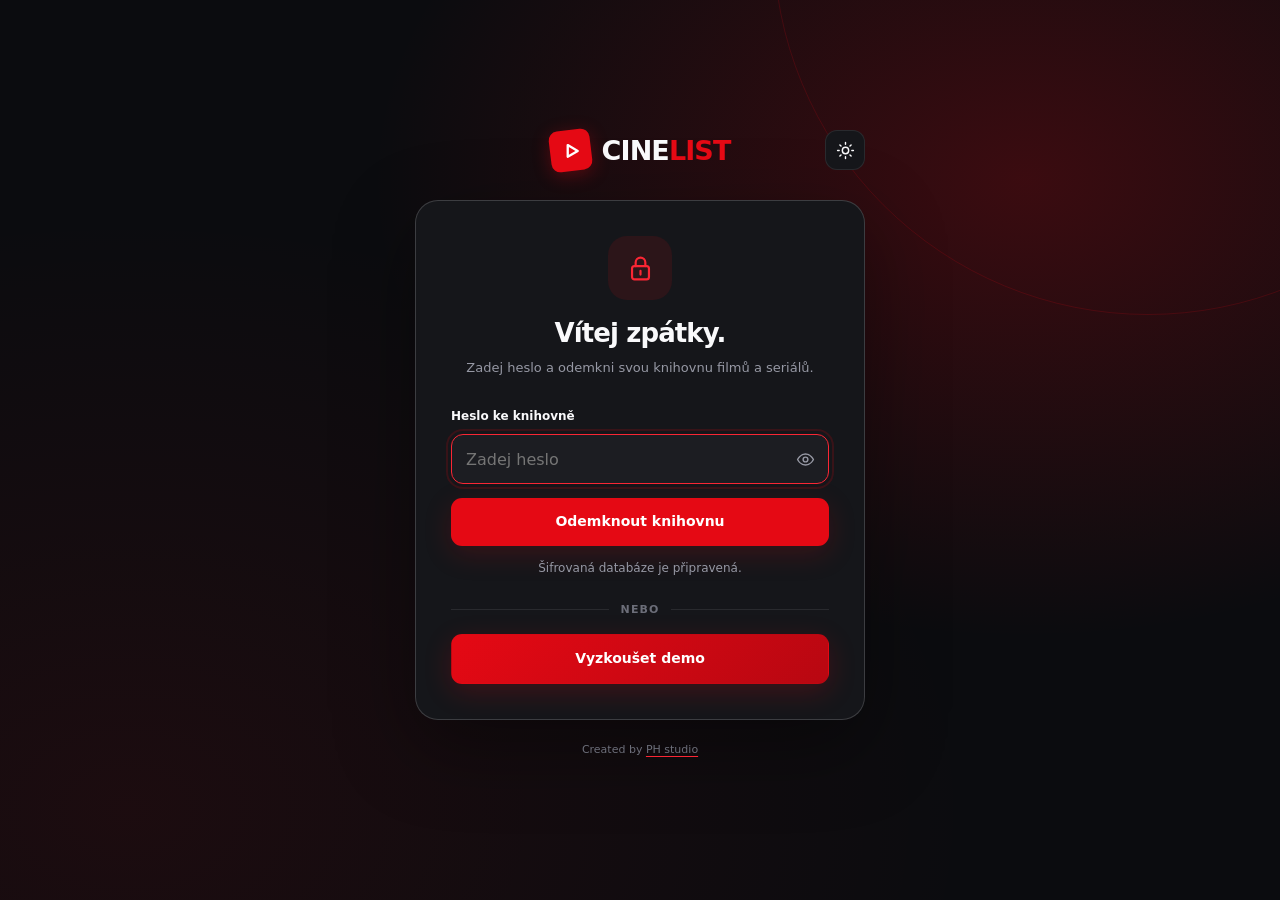
==== commit d5abcaac: "Add public demo library" ====
--- a/docs/index.html
+++ b/docs/index.html
@@ -7,7 +7,7 @@
   <meta name="description" content="CINELIST – osobní filmová knihovna.">
   <title>CINELIST · Soukromá filmová knihovna</title>
   <meta http-equiv="Content-Security-Policy" content="default-src 'self'; script-src 'self'; style-src 'self'; connect-src 'self' https://api.streamx.qzz.io https://streamx-api.pages.dev https://api.tvmaze.com https://v3-cinemeta.strem.io; img-src 'self' data: https:; object-src 'none'; base-uri 'self'; form-action 'none'">
-  <link rel="stylesheet" href="./styles.css?v=3.1.0">
+  <link rel="stylesheet" href="./styles.css?v=3.4.0">
 </head>
 <body class="locked">
   <!-- All icons are inline: the design is fully functional without icon CDNs. -->
@@ -54,6 +54,9 @@
           <p id="unlockStatus" class="lock-feedback" role="status" aria-live="polite">Připravuji šifrovaný soubor…</p>
           <div id="retryWrap" hidden><button type="button" id="retryLoad" class="retry-btn">Zkusit znovu</button></div>
         </form>
+        <div class="login-divider"><span>nebo</span></div>
+        <button type="button" class="btn demo-button" id="demoButton">Vyzkoušet demo</button>
+        <p id="demoStatus" class="demo-feedback" role="status" aria-live="polite"></p>
       </div>
       <p class="lock-footer">Created by <a href="https://github.com/phstudio2" target="_blank" rel="noopener noreferrer">PH studio</a></p>
     </div>
@@ -79,7 +82,7 @@
 
   <main id="top">
     <div class="container">
-      <div class="database-meta" role="status" aria-live="polite"><svg class="icon"><use href="#i-clock"/></svg><span id="dbUpdated">Aktualizace databáze: —</span></div>
+      <div class="database-meta" role="status" aria-live="polite"><svg class="icon"><use href="#i-clock"/></svg><span id="dbUpdated">Aktualizace databáze: —</span><span id="demoBadge" class="demo-badge" hidden>DEMO</span></div>
       <section class="hero hero-carousel" aria-label="Náhodný výběr z knihovny">
         <button type="button" class="hero-nav-btn" id="heroPrev" aria-label="Předchozí náhodný tip" title="Předchozí tip"><svg class="icon"><use href="#i-chevron-left"/></svg></button>
         <div id="heroFeature" class="hero-feature" role="button" tabindex="0" aria-label="Otevřít vybraný film nebo seriál">
@@ -98,13 +101,21 @@
 
       <section class="metrics" aria-label="Statistiky filmů a seriálů">
         <div class="metric"><div><strong id="statMovies">—</strong><small>Celkem filmů</small></div><span class="metric-icon"><svg class="icon"><use href="#i-film"/></svg></span></div>
-        <div class="metric"><div><strong id="statMovieTime">—</strong><small>Celkový čas</small></div><span class="metric-icon"><svg class="icon"><use href="#i-clock"/></svg></span></div>
-        <div class="metric"><div><strong id="statMovieYear">—</strong><small>Nejčastější rok</small></div><span class="metric-icon"><svg class="icon"><use href="#i-calendar"/></svg></span></div>
-        <div class="metric accent"><div><strong id="statMovieRating">—</strong><small>Průměrné hodnocení</small></div><span class="metric-icon"><svg class="icon"><use href="#i-spark"/></svg></span></div>
-        <div class="metric"><div><strong id="statSeries">—</strong><small>Počet seriálů</small></div><span class="metric-icon"><svg class="icon"><use href="#i-tv"/></svg></span></div>
-        <div class="metric"><div><strong id="statEpisodes">—</strong><small>Počet dílů</small></div><span class="metric-icon"><svg class="icon"><use href="#i-list"/></svg></span></div>
-        <div class="metric"><div><strong id="statSeriesTime">—</strong><small>Celkový čas</small></div><span class="metric-icon"><svg class="icon"><use href="#i-clock"/></svg></span></div>
-        <div class="metric accent"><div><strong id="statSeriesRating">—</strong><small>Průměrné hodnocení</small></div><span class="metric-icon"><svg class="icon"><use href="#i-spark"/></svg></span></div>
+        <div class="metric"><div><strong id="statMovieTime">—</strong><small>Celkový čas filmů</small></div><span class="metric-icon"><svg class="icon"><use href="#i-clock"/></svg></span></div>
+        <div class="metric"><div><strong id="statMovieYear">—</strong><small>Nejčastější rok filmů</small></div><span class="metric-icon"><svg class="icon"><use href="#i-calendar"/></svg></span></div>
+        <div class="metric accent"><div><strong id="statMovieRating">—</strong><small>Průměrné hodnocení filmů</small></div><span class="metric-icon"><svg class="icon"><use href="#i-spark"/></svg></span></div>
+        <div class="metric"><div><strong id="statSeries">—</strong><small>Celkem seriálů</small></div><span class="metric-icon"><svg class="icon"><use href="#i-tv"/></svg></span></div>
+        <div class="metric"><div><strong id="statEpisodes">—</strong><small>Celkem epizod</small></div><span class="metric-icon"><svg class="icon"><use href="#i-list"/></svg></span></div>
+        <div class="metric"><div><strong id="statSeasons">—</strong><small>Celkem sérií</small></div><span class="metric-icon"><svg class="icon"><use href="#i-list"/></svg></span></div>
+        <div class="metric accent"><div><strong id="statSeriesRating">—</strong><small>Průměrné hodnocení seriálů</small></div><span class="metric-icon"><svg class="icon"><use href="#i-spark"/></svg></span></div>
+        <div class="metric"><div><strong id="statAverageEpisodes">—</strong><small>Průměr epizod na seriál</small></div><span class="metric-icon"><svg class="icon"><use href="#i-tv"/></svg></span></div>
+        <div class="metric"><div><strong id="statAverageMovieRuntime">—</strong><small>Průměrná délka filmu</small></div><span class="metric-icon"><svg class="icon"><use href="#i-clock"/></svg></span></div>
+        <div class="metric metric-titled"><div><strong id="statLongestMovie">—</strong><span class="metric-title" id="statLongestMovieTitle">—</span><small>Nejdelší film</small></div><span class="metric-icon"><svg class="icon"><use href="#i-film"/></svg></span></div>
+        <div class="metric metric-titled"><div><strong id="statLongestSeries">—</strong><span class="metric-title" id="statLongestSeriesTitle">—</span><small>Nejdelší seriál podle epizod</small></div><span class="metric-icon"><svg class="icon"><use href="#i-tv"/></svg></span></div>
+        <div class="metric"><div><strong id="statPopularGenre">—</strong><small>Nejčastější žánr</small></div><span class="metric-icon"><svg class="icon"><use href="#i-spark"/></svg></span></div>
+        <div class="metric"><div><strong id="statUniqueGenres">—</strong><small>Počet unikátních žánrů</small></div><span class="metric-icon"><svg class="icon"><use href="#i-grid"/></svg></span></div>
+        <div class="metric"><div><strong id="statAverageMovieGenres">—</strong><small>Průměr žánrů na film</small></div><span class="metric-icon"><svg class="icon"><use href="#i-film"/></svg></span></div>
+        <div class="metric"><div><strong id="statAverageSeriesGenres">—</strong><small>Průměr žánrů na seriál</small></div><span class="metric-icon"><svg class="icon"><use href="#i-tv"/></svg></span></div>
       </section>
 
       <section class="library" id="knihovna" aria-label="Knihovna filmů a seriálů">
@@ -147,6 +158,6 @@
   <dialog id="galleryDialog" aria-label="Prohlížeč obrázků" class="gallery-dialog"><div class="gallery-lightbox"><button type="button" id="galleryClose" class="gallery-close" aria-label="Zavřít galerii">✕</button><button type="button" id="galleryPrev" class="gallery-arrow" aria-label="Předchozí obrázek">&#10094;</button><figure><img id="galleryImage" alt=""><figcaption id="galleryCaption"></figcaption></figure><button type="button" id="galleryNext" class="gallery-arrow" aria-label="Další obrázek">&#10095;</button></div></dialog>
   <div class="toast" id="toast" role="status" aria-live="polite"></div>
 
-  <script src="./app.js?v=3.2.0" defer></script>
+  <script src="./app.js?v=3.4.0" defer></script>
 </body>
 </html>
--- a/docs/styles.css
+++ b/docs/styles.css
@@ -411,7 +411,7 @@
   
 /* Read-only encrypted data edition */
 body.locked > header, body.locked > main, body.locked > footer, body.locked > nav.mobile-bottom { display:none!important; }
-.lock-screen { min-height:100dvh; display:grid; place-items:center; padding:38px 18px; background:radial-gradient(ellipse at 80% 20%,rgba(229,9,20,.22),transparent 45%),radial-gradient(ellipse at 10% 90%,rgba(229,9,20,.08),transparent 52%),var(--bg); position:relative; overflow:hidden; }
+.lock-screen { min-height:100dvh; display:grid; place-items:center; padding:38px 18px; background:radial-gradient(ellipse at 80% 20%,rgba(229,9,20,.22),transparent 45%),radial-gradient(ellipse at 10% 90%,rgba(229,9,20,.08),transparent 52%),var(--bg); position:relative; overflow:auto; }
 .lock-screen::before { content:""; position:absolute; width:70vw; height:70vw; max-width:750px; max-height:750px; top:-34vw; right:-19vw; border:1px solid rgba(229,9,20,.17); border-radius:50%; pointer-events:none; }
 .lock-screen[hidden] { display:none!important; }
 .lock-wrap { width:min(100%,450px); position:relative; z-index:1; }
@@ -434,6 +434,16 @@
 .lock-submit:disabled { opacity:.58; cursor:wait; transform:none; }
 .lock-feedback { margin:13px 0 0; font-size:12px; color:var(--muted); line-height:1.55; min-height:20px; text-align:center; }
 .lock-feedback.error { color:#ff6d73; }
+.login-divider { display:flex; align-items:center; gap:12px; margin:22px 0 16px; color:var(--subtle); font-size:11px; font-weight:750; text-transform:uppercase; letter-spacing:.1em; }
+.login-divider::before,.login-divider::after { content:""; height:1px; flex:1; background:var(--border); }
+.demo-button { width:100%; min-height:50px; color:#fff; background:linear-gradient(135deg,#e50914,#b80711); box-shadow:0 8px 28px rgba(229,9,20,.2); font-size:14px; }
+.demo-button:hover:not(:disabled) { background:linear-gradient(135deg,#f21824,#c80914); box-shadow:0 11px 32px rgba(229,9,20,.28); }
+.demo-button:focus-visible { outline:3px solid rgba(229,9,20,.28); outline-offset:3px; }
+.demo-button:disabled { opacity:.65; cursor:wait; transform:none; }
+.demo-feedback { min-height:0; margin:0; text-align:center; color:var(--muted); font-size:12px; line-height:1.55; }
+.demo-feedback:not(:empty) { min-height:20px; margin-top:12px; }
+.demo-feedback.error { color:#ff969d; }
+html[data-theme="light"] .demo-feedback.error { color:#b31220; }
 .lock-help { display:flex; align-items:flex-start; gap:9px; border-top:1px solid var(--border); margin-top:26px; padding-top:20px; color:var(--muted); font-size:11px; line-height:1.65; }
 .lock-help svg { color:var(--red-bright); width:17px; height:17px; flex:none; margin-top:1px; }
 .lock-footer { margin-top:21px; text-align:center; color:var(--subtle); font-size:11px; line-height:1.6; }
@@ -464,6 +474,8 @@
 /* CINELIST 3.0: compact, random, keyboard-accessible film selector. */
 .database-meta { display:flex; align-items:center; justify-content:flex-end; gap:7px; margin:22px 3px 9px; color:var(--muted); font-size:11px; font-weight:650; }
 .database-meta .icon { width:14px; height:14px; color:var(--red-bright); }
+.demo-badge { display:inline-flex; align-items:center; border:1px solid rgba(229,9,20,.42); border-radius:99px; padding:2px 7px; color:var(--red-bright); background:var(--red-soft); font-size:9px; font-weight:900; letter-spacing:.09em; }
+.demo-badge[hidden] { display:none; }
 .hero.hero-carousel {
   margin-top:0; min-height:305px; padding:28px 41px 43px;
   display:grid; grid-template-columns:42px minmax(0,1fr) 42px;
@@ -582,6 +594,10 @@
 .metrics { grid-template-columns:repeat(4,minmax(0,1fr)); }
 .metric strong { font-variant-numeric:tabular-nums; }
 .metric small { line-height:1.3; }
+.metric > div { min-width:0; }
+.metric-title { display:block; max-width:100%; margin:4px 0 3px; color:var(--text); font-size:11px; font-weight:750; line-height:1.3; white-space:nowrap; overflow:hidden; text-overflow:ellipsis; }
+.metric-titled strong { white-space:nowrap; }
+.metric-icon { flex:none; }
 .watchlist-heading { margin:0!important; font-size:clamp(27px,3vw,36px)!important; font-weight:850; letter-spacing:-1.4px; }
 .watchlist-heading-accent { color:var(--red-bright); }
 .hero-feature h1 { margin-top:0; }
@@ -601,6 +617,17 @@
 .online-gallery .gallery-thumb { display:flex; flex-direction:column; gap:8px; flex:0 0 clamp(145px,33%,230px); padding:0; background:transparent; color:var(--muted); border:0; font-size:11px; text-align:left; scroll-snap-align:start; }
 .online-gallery .gallery-thumb img { width:100%; height:155px; display:block; object-fit:cover; background:var(--surface2); border-radius:12px; }
 .online-gallery .gallery-thumb:focus-visible { outline:2px solid var(--red-bright); border-radius:12px; }
+.online-section-loading { display:flex; align-items:center; gap:10px; min-height:54px; color:var(--muted); font-size:12px; }
+.online-section-loading .spinner { width:18px; height:18px; border-width:2px; }
+.online-pending-note { color:var(--muted); font-size:10px; margin:8px 2px 0; }
+.online-score-list > .csfd { border-color:rgba(229,9,20,.4); background:var(--red-soft); }
+.online-score-list > .csfd span,.online-score-list > .csfd strong { color:var(--red-bright); }
+.online-score-list small { display:block; margin-top:4px; color:var(--subtle); font-size:9px; }
+.recommendation-resolving { pointer-events:none; }
+.recommendation-resolving .recommendation-placeholder { color:var(--muted); }
+.recommendation-resolving .recommendation-placeholder .spinner { width:22px; height:22px; }
+.text-placeholder { display:block; width:88%; height:11px; overflow:hidden; color:transparent; border-radius:5px; background:linear-gradient(90deg,var(--surface2),var(--border-strong),var(--surface2)); background-size:200% 100%; animation:recommendation-pulse 1.2s linear infinite; }
+@keyframes recommendation-pulse { to { background-position:-200% 0; } }
 .gallery-dialog { max-width:min(98vw,1100px); max-height:94dvh; width:100%; overflow:hidden; border:1px solid var(--border-strong); border-radius:19px; color:#fff; background:#111217; padding:10px; box-shadow:0 30px 100px #000a; }
 .gallery-dialog::backdrop { background:rgba(0,0,0,.88); backdrop-filter:blur(8px); }
 .gallery-lightbox { display:grid; grid-template-columns:46px minmax(0,1fr) 46px; align-items:center; gap:10px; min-height:250px; position:relative; }
